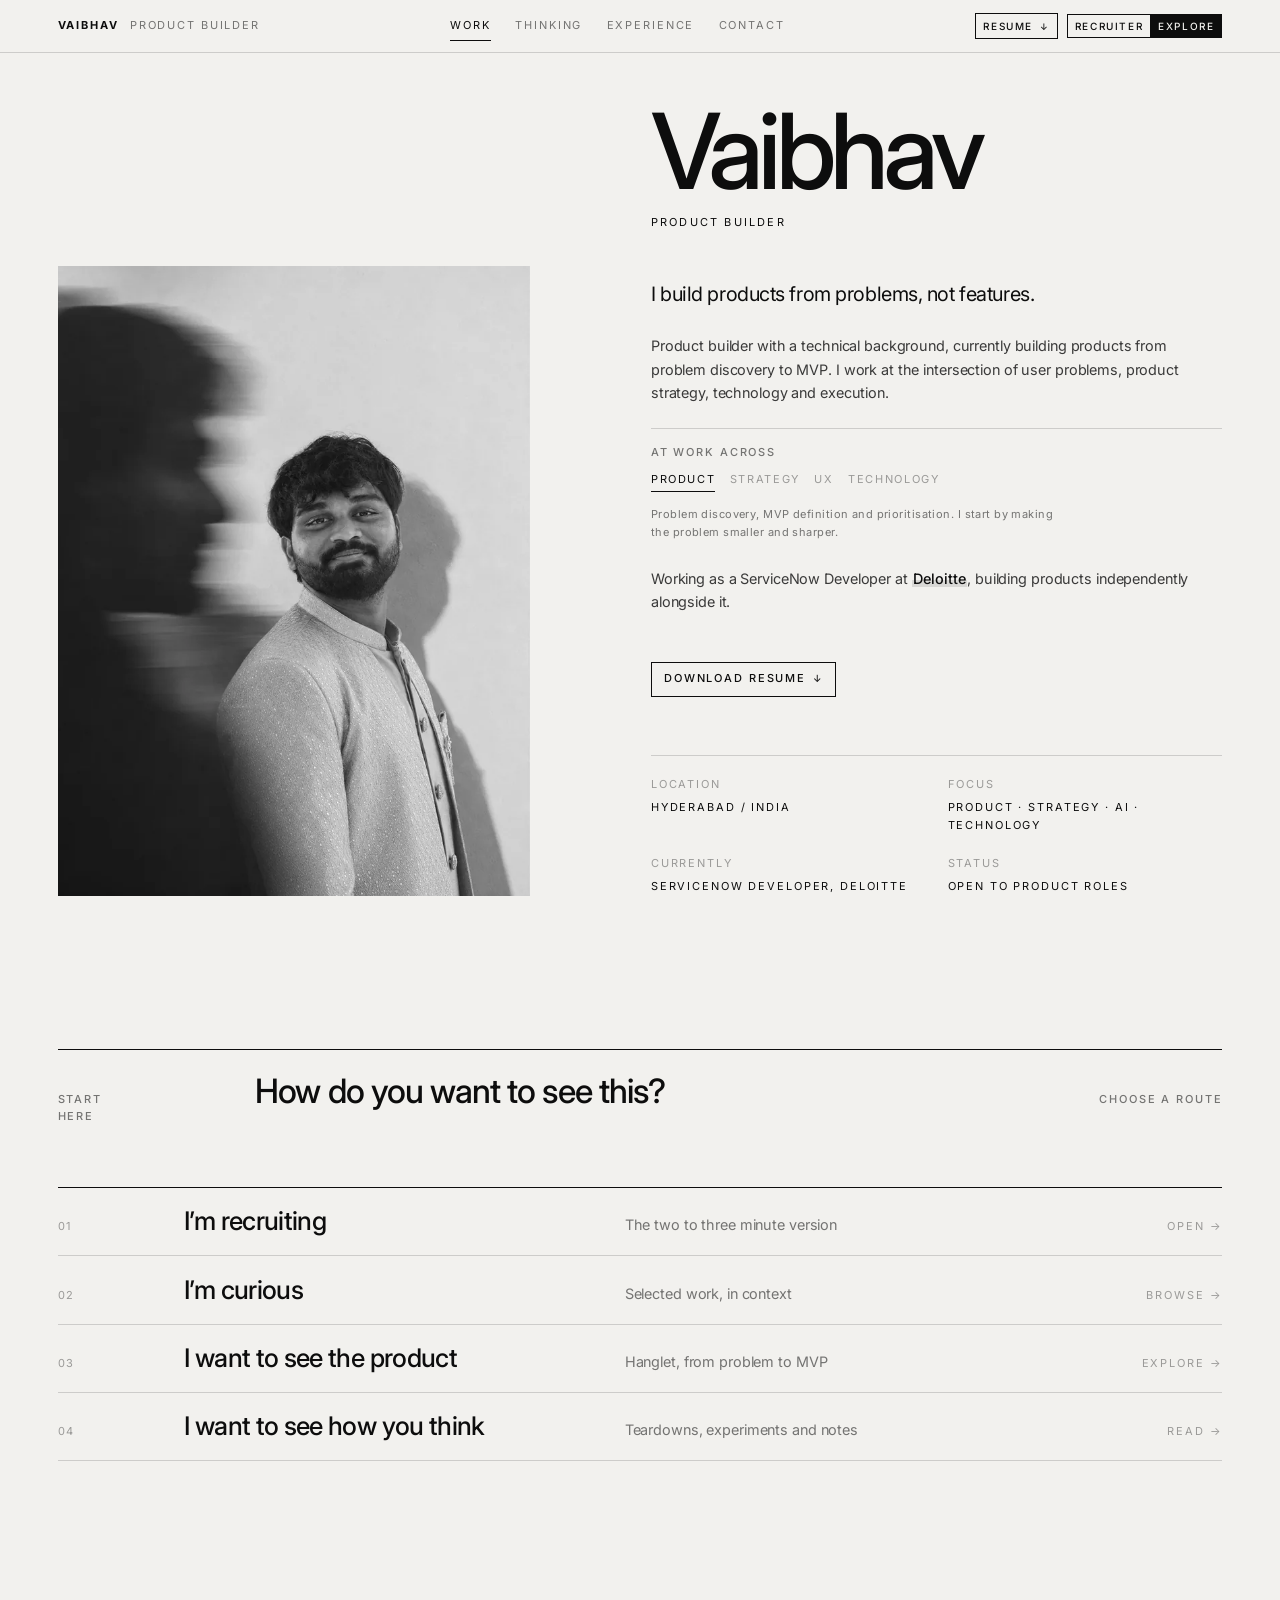
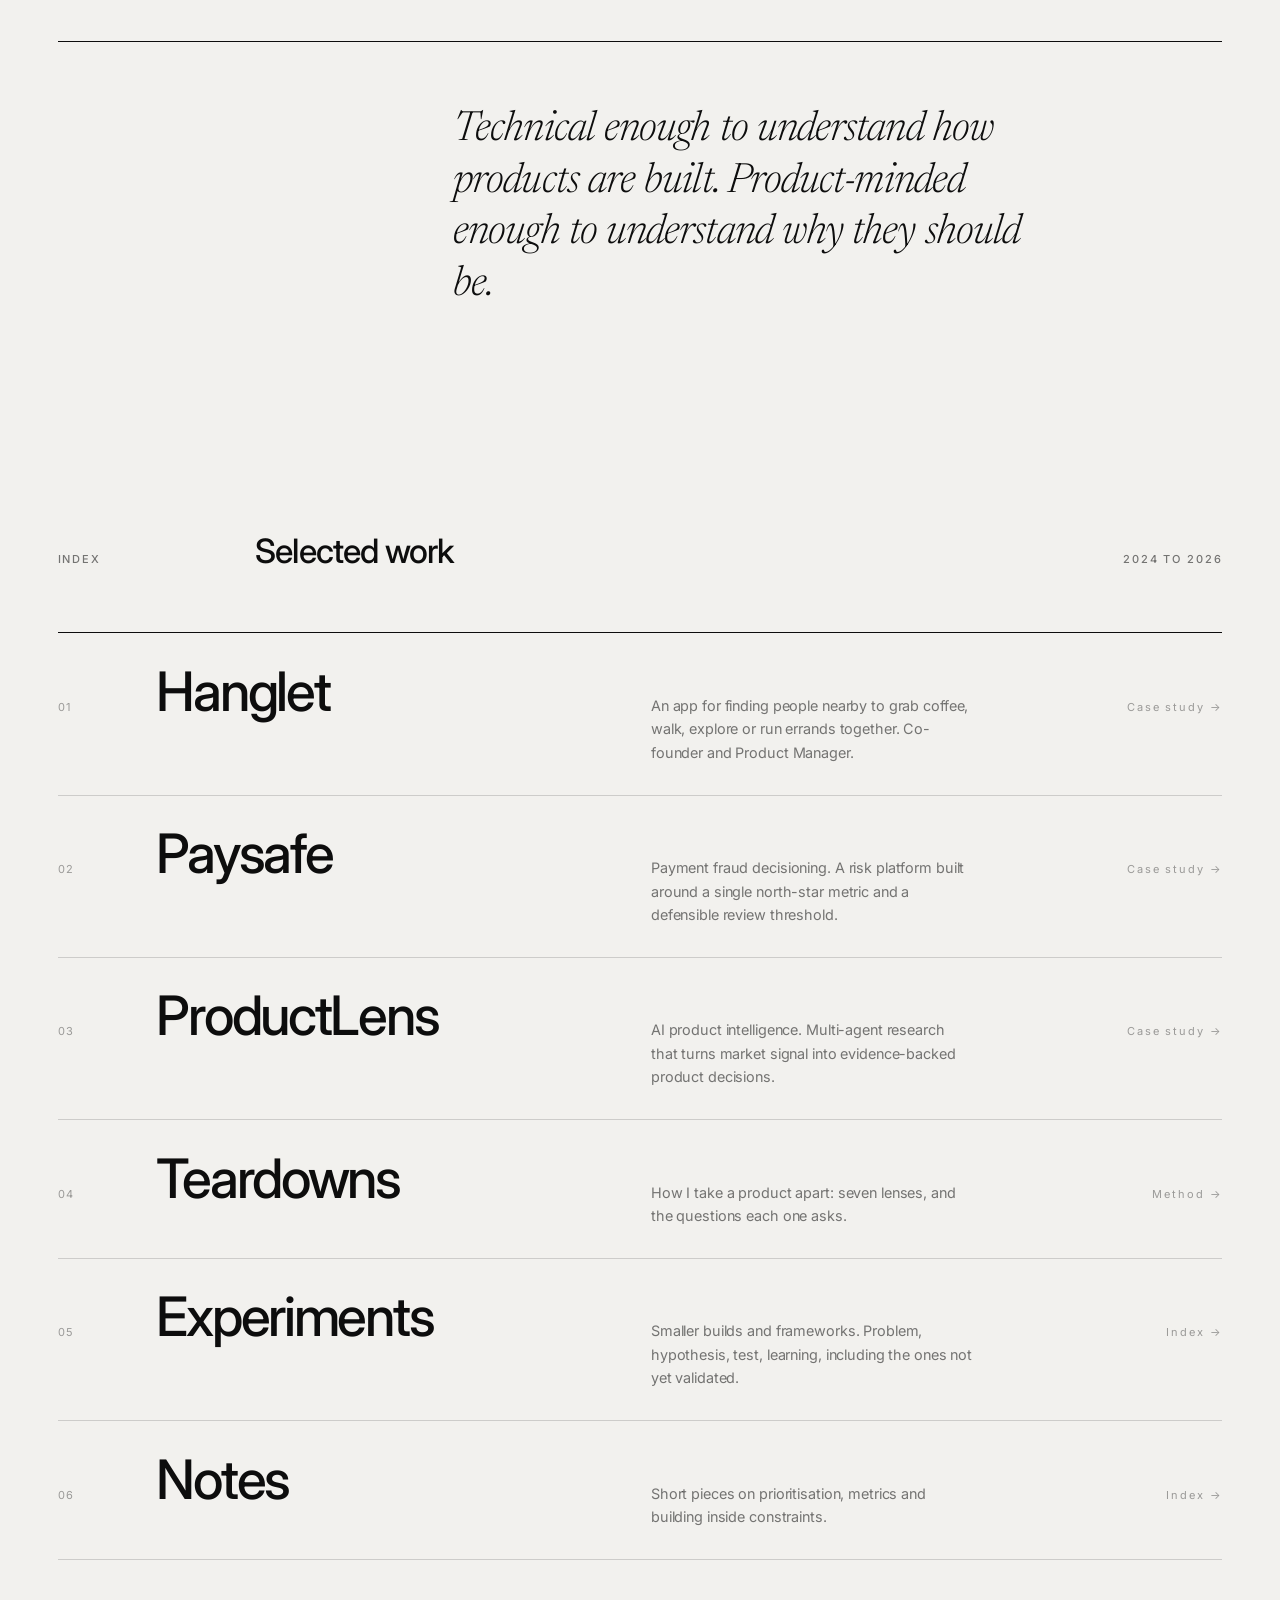
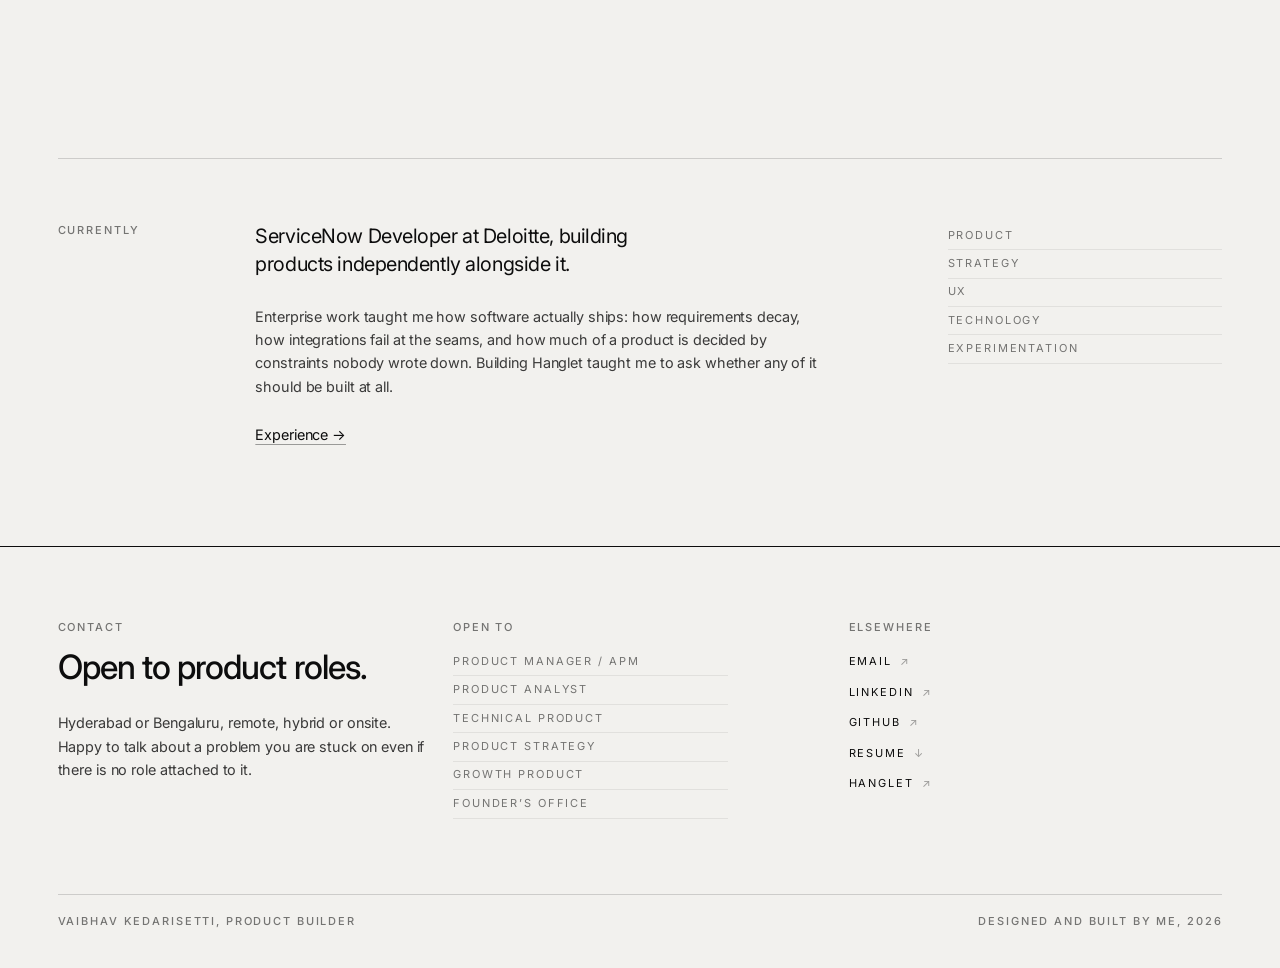
==== index.html @ 274140fa "Initial product portfolio" ====
<!doctype html>
<html lang="en">
<head>
<meta charset="utf-8">
<meta name="viewport" content="width=device-width, initial-scale=1">
<title>Vaibhav Kedarisetti · Product Builder</title>
<meta name="description" content="Product builder with a technical background. Currently building products from problem discovery to MVP. ServiceNow Developer at Deloitte.">
<meta name="theme-color" content="#F2F1EE">
<link rel="preconnect" href="https://fonts.googleapis.com">
<link rel="preconnect" href="https://fonts.gstatic.com" crossorigin>
<link href="https://fonts.googleapis.com/css2?family=Inter:wght@300;400;500;600&family=Newsreader:ital,wght@1,300;1,400&display=swap" rel="stylesheet">
<link rel="stylesheet" href="assets/css/site.css?v=19">
<link rel="icon" href="data:image/svg+xml,<svg xmlns='http://www.w3.org/2000/svg' viewBox='0 0 100 100'><rect width='100' height='100' fill='%230D0D0D'/><text x='50' y='72' font-family='Helvetica,Arial' font-size='62' font-weight='500' fill='%23F2F1EE' text-anchor='middle'>V</text></svg>">
</head>
<body data-mode="explore">
<a class="skip" href="#main">Skip to content</a>

<header class="hdr">
  <div class="wrap hdr__in">
    <a class="brand" href="index.html"><b>VAIBHAV</b> <span>Product Builder</span></a>
    <nav class="nav" aria-label="Primary">
      <a href="#work" aria-current="page">Work</a>
      <a href="notes.html">Thinking</a>
      <a href="experience.html">Experience</a>
      <a href="#contact">Contact</a>
    </nav>
    <div class="hdr__end">
      <a class="dl" href="https://drive.google.com/uc?export=download&amp;id=1oE2FmWEl_HJkjGMAGVhuCdu49iSefUPZ" aria-label="Download resume as PDF">Resume</a>
      <div class="modeswitch" data-mode-switch role="group" aria-label="Reading mode">
        <button type="button" data-mode-btn="recruiter" aria-pressed="false">Recruiter</button>
        <button type="button" data-mode-btn="explore" aria-pressed="true">Explore</button>
      </div>
    </div>
  </div>
</header>
<p class="sr-only" aria-live="polite" data-mode-live></p>

<main id="main">

  <!-- ============ HERO ============ -->
  <section class="wrap hero">
    <div class="hero__grid">
      <div class="hero__type">
        <h1 class="hero__name">Vaibhav</h1>
        <p class="hero__role">Product Builder</p>
        <p class="lead mt-l">I build products from problems, not features.</p>
        <p class="body mt-m">Product builder with a technical background, currently building products from
          problem discovery to MVP. I work at the intersection of user problems, product strategy,
          technology and execution.</p>
        <div class="hero__lenses" data-lenses aria-label="Product disciplines">
          <p class="meta">At work across</p>
          <div class="lens__list" role="group" aria-label="Explore disciplines">
            <button class="lens" type="button" data-lens="Product" data-lens-copy="Problem discovery, MVP definition and prioritisation. I start by making the problem smaller and sharper." aria-pressed="true">Product</button>
            <button class="lens" type="button" data-lens="Strategy" data-lens-copy="Positioning, trade-offs and the line between a useful first version and a convincing demo." aria-pressed="false">Strategy</button>
            <button class="lens" type="button" data-lens="UX" data-lens-copy="Flows, states and the small moments that make a product legible before someone reads the instructions." aria-pressed="false">UX</button>
            <button class="lens" type="button" data-lens="Technology" data-lens-copy="Engineering constraints, enterprise systems and enough technical detail to make a trade-off honestly." aria-pressed="false">Technology</button>
          </div>
          <p class="lens__copy" data-lens-output aria-live="polite">Problem discovery, MVP definition and prioritisation. I start by making the problem smaller and sharper.</p>
        </div>
        <p class="body mt-m">Working as a ServiceNow Developer at <span class="hl">Deloitte</span>, building products
          independently alongside it.</p>
        <p class="mt-l"><a class="dl dl--lg" href="https://drive.google.com/uc?export=download&amp;id=1oE2FmWEl_HJkjGMAGVhuCdu49iSefUPZ">Download resume</a></p>
      </div>

      <figure class="hero__portrait">
        <picture>
          <source type="image/webp" sizes="(max-width:1000px) 92vw, 40vw"
                  srcset="assets/img/vaibhav-700.webp 700w, assets/img/vaibhav-1086.webp 1086w">
          <img src="assets/img/vaibhav-1086.jpg" alt="Vaibhav Kedarisetti"
               width="1086" height="1448" fetchpriority="high" decoding="async">
        </picture>
      </figure>

      <div class="hero__side">
        <dl class="metaline"><dt>Location</dt><dd>Hyderabad / India</dd></dl>
        <dl class="metaline"><dt>Focus</dt><dd>Product · Strategy · AI · Technology</dd></dl>
        <dl class="metaline"><dt>Currently</dt><dd>ServiceNow Developer, Deloitte</dd></dl>
        <dl class="metaline"><dt>Status</dt><dd>Open to product roles</dd></dl>
      </div>
    </div>
  </section>

  <!-- ============ PATH ============ -->
  <section class="wrap path explore-only" aria-labelledby="path-title">
    <div class="rule rule--ink"></div>
    <div class="shead">
      <p class="shead__i meta">Start here</p>
      <h2 class="shead__t h2" id="path-title">How do you want to see this?</h2>
      <p class="shead__x meta">Choose a route</p>
    </div>
    <div class="path__list mt-xl">
      <button class="path__item" type="button" data-mode-target="recruiter" data-mode-scroll="#recruiter">
        <span class="path__n">01</span><span class="path__t">I&rsquo;m recruiting</span>
        <span class="path__d">The two to three minute version</span><span class="path__x">Open &rarr;</span>
      </button>
      <a class="path__item" href="#work">
        <span class="path__n">02</span><span class="path__t">I&rsquo;m curious</span>
        <span class="path__d">Selected work, in context</span><span class="path__x">Browse &rarr;</span>
      </a>
      <a class="path__item" href="work/hanglet.html">
        <span class="path__n">03</span><span class="path__t">I want to see the product</span>
        <span class="path__d">Hanglet, from problem to MVP</span><span class="path__x">Explore &rarr;</span>
      </a>
      <a class="path__item" href="notes.html">
        <span class="path__n">04</span><span class="path__t">I want to see how you think</span>
        <span class="path__d">Teardowns, experiments and notes</span><span class="path__x">Read &rarr;</span>
      </a>
    </div>
  </section>

  <!-- ============ RECRUITER DIGEST (2 to 3 min) ============ -->
  <section class="wrap section--tight recruiter-only" id="recruiter" aria-label="Short version">
    <div class="rule rule--ink"></div>
    <div class="shead">
      <p class="shead__i meta">SHORT</p>
      <h2 class="shead__t h2">The two-minute version</h2>
      <p class="shead__x meta">Switch to Explore for the full site</p>
    </div>

    <ol class="decisions mt-xl">
      <li>
        <p class="d-n">01</p>
        <p class="d-t">Who I am</p>
        <p class="d-b">Technical enough to understand how products get built. Product-minded enough to
          argue about why they should be. Computer Science degree, three years shipping enterprise
          software, and a 0&rarr;1 consumer product I co-founded and manage.</p>
      </li>
      <li>
        <p class="d-n">02</p>
        <p class="d-t">Hanglet</p>
        <p class="d-b">Co-founder and Product Manager on a 0&rarr;1 B2C product. 30+ problem-discovery
          conversations, 15+ initiatives prioritised, 8+ A/B experiments, analytics instrumented end to end.
          <a class="link" href="work/hanglet.html">Read the case study &rarr;</a></p>
      </li>
      <li>
        <p class="d-n">03</p>
        <p class="d-t">How I think</p>
        <p class="d-b">I frame the problem before the feature, cut scope on evidence rather than taste, and
          instrument the thing so the next decision is cheaper than the last one.
          <a class="link" href="work/hanglet.html#decisions">See the trade-offs &rarr;</a></p>
      </li>
      <li>
        <p class="d-n">04</p>
        <p class="d-t">Deloitte</p>
        <p class="d-b">ServiceNow Developer on enterprise platform and AI work: ServiceNow and Workday integrations,
          and four AI agents shipped into a unified workflow that cut manual case-resolution effort by 80%.
          <a class="link" href="experience.html">More &rarr;</a></p>
      </li>
      <li>
        <p class="d-n">05</p>
        <p class="d-t">Contact</p>
        <p class="d-b"><a class="link" href="mailto:vaibhavkedarisetti1@gmail.com">vaibhavkedarisetti1@gmail.com</a>
          &nbsp;·&nbsp; <a class="link" href="https://www.linkedin.com/in/vaibhav-kedarisetti/" target="_blank" rel="noopener">LinkedIn</a>
          &nbsp;·&nbsp; <a class="link" href="https://github.com/vaibhavkedarisetti" target="_blank" rel="noopener">GitHub</a>
          &nbsp;&middot;&nbsp; <a class="link" href="https://drive.google.com/uc?export=download&amp;id=1oE2FmWEl_HJkjGMAGVhuCdu49iSefUPZ">Download resume</a></p>
      </li>
    </ol>
  </section>

  <!-- ============ POSITIONING ============ -->
  <section class="wrap section explore-only">
    <div class="rule rule--ink"></div>
    <div class="grid mt-xl">
      <blockquote class="quote b-off" data-anim>
        Technical enough to understand how products are built. Product-minded enough to understand why
        they should be.
      </blockquote>
    </div>
  </section>

  <!-- ============ INDEX ============ -->
  <section class="wrap section explore-only" id="work" aria-labelledby="idx">
    <div class="shead">
      <p class="shead__i meta">Index</p>
      <h2 class="shead__t h2" id="idx">Selected work</h2>
      <p class="shead__x meta">2024 to 2026</p>
    </div>

    <div class="works mt-xl">
      <a class="work" href="work/hanglet.html">
        <div class="work__in">
          <p class="work__n">01</p>
          <h3 class="work__t">Hanglet</h3>
          <p class="work__d">An app for finding people nearby to grab coffee, walk, explore or run errands together. Co-founder and Product Manager.</p>
          <p class="work__x">Case study &rarr;</p>
        </div>
      </a>
      <a class="work" href="work/paysafe.html" data-peek="assets/img/paysafe-900.webp">
        <div class="work__in">
          <p class="work__n">02</p>
          <h3 class="work__t">Paysafe</h3>
          <p class="work__d">Payment fraud decisioning. A risk platform built around a single north-star metric and a defensible review threshold.</p>
          <p class="work__x">Case study &rarr;</p>
        </div>
      </a>
      <a class="work" href="work/productlens.html" data-peek="assets/img/productlens-900.webp">
        <div class="work__in">
          <p class="work__n">03</p>
          <h3 class="work__t">ProductLens</h3>
          <p class="work__d">AI product intelligence. Multi-agent research that turns market signal into evidence-backed product decisions.</p>
          <p class="work__x">Case study &rarr;</p>
        </div>
      </a>
      <a class="work" href="teardowns.html">
        <div class="work__in">
          <p class="work__n">04</p>
          <h3 class="work__t">Teardowns</h3>
          <p class="work__d">How I take a product apart: seven lenses, and the questions each one asks.</p>
          <p class="work__x">Method &rarr;</p>
        </div>
      </a>
      <a class="work" href="experiments.html">
        <div class="work__in">
          <p class="work__n">05</p>
          <h3 class="work__t">Experiments</h3>
          <p class="work__d">Smaller builds and frameworks. Problem, hypothesis, test, learning, including the ones not yet validated.</p>
          <p class="work__x">Index &rarr;</p>
        </div>
      </a>
      <a class="work" href="notes.html">
        <div class="work__in">
          <p class="work__n">06</p>
          <h3 class="work__t">Notes</h3>
          <p class="work__d">Short pieces on prioritisation, metrics and building inside constraints.</p>
          <p class="work__x">Index &rarr;</p>
        </div>
      </a>
    </div>
  </section>

  <!-- ============ CURRENTLY ============ -->
  <section class="wrap section explore-only" aria-labelledby="cur">
    <div class="rule"></div>
    <div class="b-hang mt-xl">
      <p class="b-hang__l meta" id="cur">Currently</p>
      <div class="b-hang__c">
        <p class="lead">ServiceNow Developer at Deloitte, building products independently alongside it.</p>
        <p class="body mt-m">Enterprise work taught me how software actually ships: how requirements decay,
          how integrations fail at the seams, and how much of a product is decided by constraints nobody
          wrote down. Building Hanglet taught me to ask whether any of it should be built at all.</p>
        <p class="mt-m"><a class="link" href="experience.html">Experience &rarr;</a></p>
      </div>
      <ul class="b-hang__r roles" aria-label="Practice areas">
        <li>Product</li><li>Strategy</li><li>UX</li><li>Technology</li><li>Experimentation</li>
      </ul>
    </div>
  </section>

</main>

<footer class="foot" id="contact">
  <div class="wrap foot__grid">
    <div class="foot__a">
      <p class="meta">Contact</p>
      <p class="h2 mt-s">Open to product roles.</p>
      <p class="body mt-m">Hyderabad or Bengaluru, remote, hybrid or onsite. Happy to talk about a problem
        you are stuck on even if there is no role attached to it.</p>
    </div>
    <div class="foot__b">
      <p class="meta">Open to</p>
      <ul class="roles mt-s">
        <li>Product Manager / APM</li><li>Product Analyst</li><li>Technical Product</li>
        <li>Product Strategy</li><li>Growth Product</li><li>Founder&rsquo;s Office</li>
      </ul>
    </div>
    <div class="foot__c">
      <p class="meta">Elsewhere</p>
      <ul class="clist mt-s">
        <li><a href="mailto:vaibhavkedarisetti1@gmail.com">Email</a></li>
        <li><a href="https://www.linkedin.com/in/vaibhav-kedarisetti/" target="_blank" rel="noopener">LinkedIn</a></li>
        <li><a href="https://github.com/vaibhavkedarisetti" target="_blank" rel="noopener">GitHub</a></li>
        <li><a href="https://drive.google.com/uc?export=download&amp;id=1oE2FmWEl_HJkjGMAGVhuCdu49iSefUPZ" data-dl>Resume</a></li>
        <li><a href="https://hanglet.com" target="_blank" rel="noopener">Hanglet</a></li>
      </ul>
    </div>
    <div class="foot__end">
      <p class="meta">Vaibhav Kedarisetti, Product Builder</p>
      <p class="meta">Designed and built by me, 2026</p>
    </div>
  </div>
</footer>

<div class="draftbadge" data-draft-badge>
  <span>Draft: <b data-draft-count>0</b> placeholders left</span>
  <button type="button" data-draft-off aria-label="Hide draft highlighting">&times;</button>
</div>

<script src="assets/js/site.js?v=19" defer></script>
</body>
</html>
---- assets/css/site.css ----
/* ===========================================================================
   VAIBHAV KEDARISETTI - PRODUCT PORTFOLIO
   Design system. Brutalist / editorial / monochrome.
   ---------------------------------------------------------------------------
   1. Tokens        2. Reset       3. Typography    4. Grid & rules
   5. Header/nav    6. Home        7. Plates        8. Case study
   9. Interactions 10. Footer     11. Modes        12. Motion / a11y
   =========================================================================== */

/* ---------- 1. TOKENS ---------------------------------------------------- */
:root{
  --paper:#F2F1EE;
  --paper-2:#E8E6E2;
  --ink:#0D0D0D;
  --ink-80:rgba(13,13,13,.80);
  --ink-55:rgba(13,13,13,.55);
  --ink-38:rgba(13,13,13,.38);
  --rule:rgba(13,13,13,.16);
  --rule-soft:rgba(13,13,13,.075);
  --signal:#C8371F;
  --hl:rgba(13,13,13,.11);

  --gutter:clamp(14px,1.7vw,26px);
  --pad:clamp(20px,4.5vw,72px);
  --maxw:1680px;

  --t-display:clamp(3.2rem,12vw,9.5rem);
  --t-h1:clamp(2.1rem,5.6vw,4.4rem);
  --t-h2:clamp(1.4rem,2.8vw,2.1rem);
  --t-h3:clamp(1.05rem,1.5vw,1.3rem);
  --t-lead:clamp(1.05rem,1.55vw,1.4rem);
  --t-body:clamp(.9rem,1.02vw,.975rem);
  --t-meta:.6875rem;
  --t-num:clamp(2.4rem,7.5vw,6.5rem);

  --sans:"Inter","Helvetica Neue",Helvetica,Arial,sans-serif;
  --serif:"Newsreader","Times New Roman",Times,serif;
  --mono:ui-monospace,SFMono-Regular,Menlo,Consolas,monospace;

  --sec:clamp(72px,11vh,170px);
  --ease:cubic-bezier(.2,.7,.2,1);
}
@media (prefers-color-scheme:dark){
  :root:not([data-theme="light"]){
    --paper:#0C0C0C; --paper-2:#171717; --ink:#F0EFEC;
    --ink-80:rgba(240,239,236,.80); --ink-55:rgba(240,239,236,.55);
    --ink-38:rgba(240,239,236,.36);
    --rule:rgba(240,239,236,.18); --rule-soft:rgba(240,239,236,.09);
    --signal:#E4614A; --hl:rgba(240,239,236,.15);
  }
}
:root[data-theme="dark"]{
  --paper:#0C0C0C; --paper-2:#171717; --ink:#F0EFEC;
  --ink-80:rgba(240,239,236,.80); --ink-55:rgba(240,239,236,.55);
  --ink-38:rgba(240,239,236,.36);
  --rule:rgba(240,239,236,.18); --rule-soft:rgba(240,239,236,.09);
  --signal:#E4614A; --hl:rgba(240,239,236,.15);
}

/* ---------- 2. RESET ----------------------------------------------------- */
*,*::before,*::after{box-sizing:border-box}
html{-webkit-text-size-adjust:100%;scroll-behavior:smooth}
body{
  margin:0;background:var(--paper);color:var(--ink);
  font-family:var(--sans);font-size:var(--t-body);line-height:1.62;
  font-weight:400;letter-spacing:-.008em;
  -webkit-font-smoothing:antialiased;-moz-osx-font-smoothing:grayscale;
  overflow-x:hidden;
}
h1,h2,h3,h4,p,figure,blockquote,ul,ol,dl,dd,fieldset{margin:0}
ul,ol{padding:0;list-style:none}
fieldset{border:0;padding:0;min-width:0}
img,svg,video{display:block;max-width:100%;height:auto}
/* author display rules outrank the UA sheet's [hidden]; restore it explicitly */
[hidden]{display:none !important}
button{font:inherit;color:inherit;background:none;border:0;cursor:pointer;letter-spacing:inherit;text-align:left}
a{color:inherit;text-decoration:none}
:focus-visible{outline:2px solid var(--ink);outline-offset:3px}
::selection{background:var(--ink);color:var(--paper)}
.sr-only{position:absolute;width:1px;height:1px;padding:0;margin:-1px;overflow:hidden;clip:rect(0 0 0 0);white-space:nowrap;border:0}
.skip{position:absolute;left:var(--pad);top:-100px;z-index:200;background:var(--ink);color:var(--paper);padding:.7em 1.2em;font-size:var(--t-meta);letter-spacing:.16em;text-transform:uppercase;transition:top .2s}
.skip:focus{top:12px}

/* ---------- 3. TYPOGRAPHY ------------------------------------------------ */
.display{font-size:var(--t-display);font-weight:500;line-height:.86;letter-spacing:-.05em}
.h1{font-size:var(--t-h1);font-weight:500;line-height:.96;letter-spacing:-.038em}
.h2{font-size:var(--t-h2);font-weight:500;line-height:1.12;letter-spacing:-.028em}
.h3{font-size:var(--t-h3);font-weight:500;line-height:1.3;letter-spacing:-.018em}
.lead{font-size:var(--t-lead);line-height:1.44;letter-spacing:-.022em;max-width:32ch}
.body{max-width:64ch;color:var(--ink-80)}
.body+.body{margin-top:1.05em}
.meta,.label{font-size:var(--t-meta);text-transform:uppercase;letter-spacing:.17em;font-weight:500;line-height:1.5;color:var(--ink-55)}
.label--ink{color:var(--ink)}
.num{font-size:var(--t-num);font-weight:400;line-height:.8;letter-spacing:-.05em;font-variant-numeric:tabular-nums}
.quote{font-family:var(--serif);font-style:italic;font-weight:300;font-size:clamp(1.5rem,3.4vw,2.6rem);line-height:1.24;letter-spacing:-.022em;max-width:24ch}
.dim{color:var(--ink-55)}
.mono{font-family:var(--mono);font-size:.8125rem;letter-spacing:0}
/* inline emphasis. A marker band rather than an underline, so it is never mistaken
   for a link. Used sparingly: one or two words per page at most. */
.hl{color:var(--ink);font-weight:500;padding-inline:.12em;
  background-image:linear-gradient(to top,var(--hl) 0 .46em,transparent .46em)}
.link{text-decoration:underline;text-underline-offset:.28em;text-decoration-thickness:1px;text-decoration-color:var(--ink-38);transition:text-decoration-color .25s}
.link:hover{text-decoration-color:var(--ink)}
.mt-s{margin-top:.8rem}.mt-m{margin-top:1.6rem}.mt-l{margin-top:3rem}.mt-xl{margin-top:clamp(3rem,7vh,6rem)}

/* ---------- 4. GRID & RULES ---------------------------------------------- */
.wrap{max-width:var(--maxw);margin-inline:auto;padding-inline:var(--pad)}
.grid{display:grid;grid-template-columns:repeat(12,minmax(0,1fr));gap:var(--gutter)}
.section{padding-block:var(--sec)}
.section--tight{padding-block:clamp(48px,7vh,96px)}
hr,.rule{border:0;border-top:1px solid var(--rule);height:0;margin:0}
.rule--ink{border-top-color:var(--ink)}

.shead{display:grid;grid-template-columns:repeat(12,minmax(0,1fr));gap:var(--gutter);align-items:baseline;padding-top:1.4rem}
.shead__i{grid-column:1/2}
.shead__t{grid-column:3/9}
.shead__x{grid-column:10/13;text-align:right}
@media (max-width:860px){
  .shead__i{grid-column:1/3}.shead__t{grid-column:3/13}
  .shead__x{grid-column:1/13;text-align:left;margin-top:.6rem}
}

/* ---------- 5. HEADER / NAV ---------------------------------------------- */
.hdr{position:sticky;top:0;z-index:100;background:var(--paper);border-bottom:1px solid var(--rule)}
.hdr__in{display:flex;align-items:center;justify-content:space-between;gap:var(--gutter);height:52px}
.brand{display:flex;align-items:baseline;gap:.7rem;font-size:var(--t-meta);text-transform:uppercase;letter-spacing:.17em;font-weight:600;flex-shrink:0}
.brand span{color:var(--ink-55);font-weight:400}
.nav{display:flex;align-items:center;gap:clamp(.75rem,1.9vw,1.9rem)}
.nav a{font-size:var(--t-meta);text-transform:uppercase;letter-spacing:.17em;color:var(--ink-55);transition:color .2s;position:relative;white-space:nowrap}
.nav a:hover,.nav a[aria-current="page"]{color:var(--ink)}
.nav a[aria-current="page"]::after{content:"";position:absolute;left:0;right:0;bottom:-6px;height:1px;background:var(--ink)}
@media (max-width:900px){
  .nav{gap:.85rem;overflow-x:auto;scrollbar-width:none;-webkit-overflow-scrolling:touch;padding-block:.2rem}
  .nav::-webkit-scrollbar{display:none}
  .nav a{letter-spacing:.09em;font-size:.625rem}
  .brand span{display:none}
}
/* small screens: brand + mode switch on one row, nav drops to its own */
@media (max-width:620px){
  .hdr__in{height:auto;flex-wrap:wrap;padding-block:.55rem;row-gap:.45rem}
  .brand{order:1}
  .hdr__in .hdr__end{order:2;margin-left:auto}
  .nav{order:3;flex-basis:100%;border-top:1px solid var(--rule-soft);padding-top:.5rem}
  .casenav{position:static}
}

/* ---------- 6. HOME ------------------------------------------------------ */
/* editorial hero: large photograph left, type + metadata right */
.hero{padding-block:clamp(40px,6vh,84px) clamp(48px,8vh,110px)}
.hero__grid{display:grid;grid-template-columns:repeat(12,minmax(0,1fr));gap:var(--gutter);align-items:end}
.hero__portrait{grid-column:1/6;grid-row:1/3;align-self:end;margin:0;background:var(--paper-2)}
.hero__portrait img{width:100%;height:auto;display:block}
.hero__type{grid-column:7/13;grid-row:1;align-self:end}
.hero__side{grid-column:7/13;grid-row:2;display:grid;grid-template-columns:repeat(2,minmax(0,1fr));
  gap:1.3rem var(--gutter);border-top:1px solid var(--rule);margin-top:clamp(1.8rem,4vh,3rem);padding-top:1.3rem}
.hero__name{font-size:clamp(2.9rem,8.2vw,7rem);font-weight:500;line-height:.84;letter-spacing:-.055em}
.hero__role{margin-top:1.2rem;font-size:var(--t-meta);text-transform:uppercase;letter-spacing:.2em}
.hero__lenses{margin-top:1.5rem;padding-top:.9rem;border-top:1px solid var(--rule);max-width:42rem}
.lens__list{display:flex;flex-wrap:wrap;gap:.35rem .9rem;margin-top:.65rem}
.lens{position:relative;padding:0 0 .18rem;font-size:var(--t-meta);text-transform:uppercase;letter-spacing:.15em;
  color:var(--ink-38);border-bottom:1px solid transparent;transition:color .25s,border-color .25s}
.lens:hover,.lens:focus-visible,.lens[aria-pressed="true"]{color:var(--ink);border-bottom-color:var(--ink)}
.lens__copy{min-height:2.8em;margin-top:.8rem;font-size:var(--t-meta);line-height:1.65;letter-spacing:.04em;color:var(--ink-55);max-width:58ch}
.metaline{display:flex;flex-direction:column;gap:.3rem}
.metaline dt{font-size:var(--t-meta);text-transform:uppercase;letter-spacing:.17em;color:var(--ink-38)}
.metaline dd{margin:0;font-size:var(--t-meta);text-transform:uppercase;letter-spacing:.17em}
@media (max-width:1000px){
  /* stack in source order: type, portrait, metadata */
  .hero__grid{align-items:start}
  .hero__type,.hero__portrait,.hero__side{grid-column:1/13;grid-row:auto}
  .hero__portrait{margin-top:clamp(2rem,5vh,3rem);max-width:520px}
  .hero__side{margin-top:2.2rem}
}
@media (max-width:520px){.hero__side{grid-template-columns:1fr}}

/* Intent-led onboarding. It is a ruled index, not a stack of cards. */
.path{padding-block:clamp(52px,9vh,130px)}
.path__list{border-top:1px solid var(--ink)}
.path__item{display:grid;grid-template-columns:1fr 4fr 4fr 1.5fr;gap:var(--gutter);align-items:baseline;
  width:100%;padding:1.2rem 0;border-bottom:1px solid var(--rule);text-align:left;transition:padding .45s var(--ease),background .25s}
.path__n,.path__x{font-size:var(--t-meta);letter-spacing:.17em;color:var(--ink-38);text-transform:uppercase}
.path__t{font-size:clamp(1.1rem,2vw,1.65rem);line-height:1.12;letter-spacing:-.025em;font-weight:500}
.path__d{font-size:var(--t-body);line-height:1.45;color:var(--ink-55);max-width:30ch}
.path__x{text-align:right;transition:transform .35s var(--ease),color .25s}
.path__item:hover,.path__item:focus-visible{padding-inline:.7rem;background:var(--paper-2)}
.path__item:hover .path__x,.path__item:focus-visible .path__x{color:var(--ink);transform:translateX(4px)}
@media (max-width:780px){
  .path__item{grid-template-columns:2.2rem 1fr;gap:.5rem 1rem;padding-block:1rem}
  .path__d{grid-column:2/3}.path__x{position:absolute;right:0;top:1.05rem}
  .path__item{position:relative;padding-right:4.2rem}
}

/* portrait on the about page */
.por{margin:0}
.por img{width:100%;height:auto;display:block;background:var(--paper-2)}

/* work index rows */
.works{border-top:1px solid var(--ink)}
.work{display:block;border-bottom:1px solid var(--rule);position:relative}
.work__in{display:grid;grid-template-columns:repeat(12,minmax(0,1fr));gap:var(--gutter);align-items:baseline;padding-block:clamp(1.5rem,3.4vh,2.8rem)}
.work__n{grid-column:1/2;font-size:var(--t-meta);letter-spacing:.17em;color:var(--ink-38);transition:color .3s}
.work__t{grid-column:2/7;font-size:clamp(1.7rem,4.4vw,3.4rem);font-weight:500;letter-spacing:-.042em;line-height:1;transition:transform .55s var(--ease)}
.work__d{grid-column:7/11;color:var(--ink-55);max-width:36ch}
.work__x{grid-column:11/13;text-align:right;font-size:var(--t-meta);letter-spacing:.17em;color:var(--ink-38);transition:color .3s,transform .4s var(--ease)}
.work:hover .work__n,.work:hover .work__x{color:var(--ink)}
.work:hover .work__x{transform:translateX(6px)}
@media (pointer:fine){.work:hover .work__t{transform:translateX(10px)}}
@media (max-width:1000px){
  .work__n{grid-column:1/3}.work__t{grid-column:3/13}
  .work__d{grid-column:3/13;margin-top:.7rem}
  .work__x{grid-column:3/13;text-align:left;margin-top:.9rem}
}
.peek{position:fixed;top:0;left:0;width:min(23vw,290px);aspect-ratio:4/3;pointer-events:none;z-index:90;opacity:0;transform:translate(-50%,-50%) scale(.96);transition:opacity .3s,transform .5s var(--ease);border:1px solid var(--rule);background:var(--paper-2)}
.peek.is-on{opacity:1;transform:translate(-50%,-50%) scale(1)}
.peek img{width:100%;height:100%;object-fit:cover}

/* ---------- 7. PLATES ---------------------------------------------------- */
.plate{position:relative;overflow:hidden;background:var(--paper-2);border:1px solid var(--rule)}
.plate img{width:100%;height:100%;object-fit:cover}
/* generated SVG plates are drawn light-on-dark-ink; invert them in dark mode.
   Real screenshots (no data-plate attribute) are never inverted. */
@media (prefers-color-scheme:dark){
  :root:not([data-theme="light"]) img[data-plate]{filter:invert(1)}
}
:root[data-theme="dark"] img[data-plate]{filter:invert(1)}
.plate--wide{aspect-ratio:16/9}
.plate--4x3{aspect-ratio:4/3}
.plate--sq{aspect-ratio:1/1}
.plate--tall{aspect-ratio:3/4}
.plate__cap{margin-top:.7rem;font-size:var(--t-meta);text-transform:uppercase;letter-spacing:.17em;color:var(--ink-38);display:flex;justify-content:space-between;gap:1rem}
@media (pointer:fine){
  .plate--zoom img{transition:transform 1.1s var(--ease)}
  .plate--zoom:hover img{transform:scale(1.03)}
}

/* ---------- 8. CASE STUDY ------------------------------------------------ */
.case__hd{padding-block:clamp(40px,7vh,90px) clamp(28px,4vh,56px)}
.case__facts{display:grid;grid-template-columns:repeat(4,minmax(0,1fr));gap:var(--gutter);border-top:1px solid var(--rule);padding-top:1.1rem;margin-top:2.6rem}
.case__facts div{display:flex;flex-direction:column;gap:.3rem}
.case__facts dt{font-size:var(--t-meta);text-transform:uppercase;letter-spacing:.17em;color:var(--ink-38)}
.case__facts dd{margin:0;font-size:var(--t-meta);text-transform:uppercase;letter-spacing:.17em}
@media (max-width:720px){.case__facts{grid-template-columns:repeat(2,minmax(0,1fr));gap:1.2rem var(--gutter)}}
/* case headers place children with inline grid-column; collapse them on small screens.
   !important is required only because those placements are inline attributes. */
@media (max-width:900px){
  .case__hd .grid>*{grid-column:1/13 !important}
  .case__hd .por{margin-top:2.2rem;max-width:420px}
}

.casenav{position:sticky;top:52px;z-index:80;background:var(--paper);border-block:1px solid var(--rule)}
.casenav ol{display:flex;gap:1.4rem;overflow-x:auto;padding-block:.85rem;scrollbar-width:none}
.casenav ol::-webkit-scrollbar{display:none}
.casenav a{font-size:var(--t-meta);text-transform:uppercase;letter-spacing:.15em;color:var(--ink-38);white-space:nowrap;transition:color .2s}
.casenav a:hover,.casenav a.is-active{color:var(--ink)}

.block{padding-block:var(--sec)}
.block--rule{border-top:1px solid var(--rule)}
.b-hang{display:grid;grid-template-columns:repeat(12,minmax(0,1fr));gap:var(--gutter)}
.b-hang__l{grid-column:1/3}
.b-hang__c{grid-column:3/9}
.b-hang__r{grid-column:10/13}
.b-wide{grid-column:1/13}
.b-off{grid-column:5/12}
.b-half{grid-column:3/8}
@media (max-width:1000px){
  .b-hang__l{grid-column:1/13}
  .b-hang__c{grid-column:1/13;margin-top:1rem}
  .b-hang__r{grid-column:1/13;margin-top:1.8rem}
  .b-off,.b-half{grid-column:1/13}
}

.ledger{display:grid;grid-template-columns:repeat(4,minmax(0,1fr));border-top:1px solid var(--ink)}
.ledger>div{padding:1.5rem 1.1rem 1.7rem 0;border-bottom:1px solid var(--rule)}
.ledger>div+div{border-left:1px solid var(--rule);padding-left:1.1rem}
.ledger dt{font-size:var(--t-meta);text-transform:uppercase;letter-spacing:.15em;color:var(--ink-55);margin-top:.7rem}
.ledger dd{margin:0;font-size:clamp(1.7rem,3.6vw,3rem);font-weight:400;letter-spacing:-.045em;line-height:1;font-variant-numeric:tabular-nums}
@media (max-width:760px){
  .ledger{grid-template-columns:repeat(2,minmax(0,1fr))}
  .ledger>div:nth-child(odd){border-left:0;padding-left:0}
  .ledger>div:nth-child(even){border-left:1px solid var(--rule);padding-left:1.1rem}
}

/* CV: dated experience rows with nested engagement detail */
.cv{border-top:1px solid var(--ink)}
.cv>li{display:grid;grid-template-columns:repeat(12,minmax(0,1fr));gap:var(--gutter);
  padding-block:clamp(1.6rem,3.6vh,2.8rem);border-bottom:1px solid var(--rule)}
.cv__when{grid-column:1/3;display:flex;flex-direction:column;gap:.25rem}
.cv__what{grid-column:4/12}
.cv__org{margin-top:.35rem}
.cv__list{margin-top:1.1rem;display:flex;flex-direction:column;gap:.85rem}
.cv__list li{position:relative;padding-left:1.15rem;color:var(--ink-80);max-width:64ch}
.cv__list li::before{content:"";position:absolute;left:0;top:.66em;width:6px;height:1px;background:var(--ink-38)}
.cv__list b{font-weight:500;color:var(--ink)}
@media (max-width:900px){
  .cv__when{grid-column:1/13;flex-direction:row;gap:1rem}
  .cv__what{grid-column:1/13;margin-top:.8rem}
}
.decisions{border-top:1px solid var(--rule)}
.decisions li{display:grid;grid-template-columns:repeat(12,minmax(0,1fr));gap:var(--gutter);padding-block:1.5rem;border-bottom:1px solid var(--rule)}
.decisions .d-n{grid-column:1/2;font-size:var(--t-meta);letter-spacing:.15em;color:var(--ink-38)}
.decisions .d-t{grid-column:2/6;font-weight:500;letter-spacing:-.018em}
.decisions .d-b{grid-column:6/12;color:var(--ink-80)}
@media (max-width:900px){
  .decisions .d-n{grid-column:1/3}.decisions .d-t{grid-column:3/13}
  .decisions .d-b{grid-column:3/13;margin-top:.5rem}
}

/* ---------- 9. INTERACTIONS ---------------------------------------------- */
/* shared shell for every interactive module */
.ix{border:1px solid var(--ink);background:var(--paper);position:relative}
.ix__bar{display:flex;align-items:center;justify-content:space-between;gap:1rem;padding:.7rem 1rem;border-bottom:1px solid var(--rule);font-size:var(--t-meta);text-transform:uppercase;letter-spacing:.17em;color:var(--ink-55);flex-wrap:wrap}
.ix__body{padding:clamp(1.2rem,3vw,2.4rem)}
.tag{display:inline-flex;align-items:center;gap:.45rem;font-size:.625rem;text-transform:uppercase;letter-spacing:.19em;font-weight:500;color:var(--ink);border:1px solid var(--ink);padding:.28em .6em;white-space:nowrap}
.tag--exercise{border-color:var(--signal);color:var(--signal)}
.tag--exercise::before{content:"";width:5px;height:5px;background:var(--signal);flex:0 0 auto}
.tag--demo{border-style:dashed}

/* choice buttons (interactions 02, 03, 08) */
.choices{display:grid;gap:-1px;grid-template-columns:repeat(auto-fit,minmax(min(240px,100%),1fr));border:1px solid var(--rule)}
.choice{padding:1.1rem 1.2rem;border:0;border-right:1px solid var(--rule);border-bottom:1px solid var(--rule);display:flex;flex-direction:column;gap:.4rem;transition:background .25s,color .25s;min-height:100%}
.choice:hover{background:var(--paper-2)}
.choice__k{font-size:var(--t-meta);letter-spacing:.17em;color:var(--ink-38);transition:color .25s}
.choice__t{font-weight:500;letter-spacing:-.018em}
.choice__s{font-size:.8125rem;color:var(--ink-55);line-height:1.5}
.choice[aria-pressed="true"]{background:var(--ink);color:var(--paper)}
.choice[aria-pressed="true"] .choice__k,.choice[aria-pressed="true"] .choice__s{color:rgba(242,241,238,.62)}
.choice[disabled]{opacity:.38;cursor:not-allowed}
.choice[disabled]:hover{background:none}

/* reveal panel */
.reveal{border-top:1px solid var(--ink);margin-top:-1px;display:grid;grid-template-rows:0fr;transition:grid-template-rows .55s var(--ease)}
.reveal.is-open{grid-template-rows:1fr}
.reveal>div{overflow:hidden}
.reveal__in{padding:1.6rem 0 .4rem}
.reveal__h{display:flex;align-items:center;gap:.7rem;margin-bottom:1rem}
.reveal__h::before{content:"";width:22px;height:1px;background:var(--signal);flex:0 0 auto}
.rgrid{display:grid;grid-template-columns:repeat(12,minmax(0,1fr));gap:var(--gutter)}
.rgrid__a{grid-column:1/6}
.rgrid__b{grid-column:7/13}
@media (max-width:860px){.rgrid__a,.rgrid__b{grid-column:1/13}.rgrid__b{margin-top:1.4rem}}
.deflist dt{font-size:var(--t-meta);text-transform:uppercase;letter-spacing:.15em;color:var(--ink-38);margin-top:1rem}
.deflist dt:first-child{margin-top:0}
.deflist dd{margin:.25rem 0 0;color:var(--ink-80);max-width:56ch}

/* counter for "keep three" */
.counter{font-variant-numeric:tabular-nums;font-weight:500;color:var(--ink)}

/* 01 - product demo phone */
.demo{display:grid;grid-template-columns:repeat(12,minmax(0,1fr));gap:var(--gutter);align-items:start}
.demo__screen{grid-column:1/6}
.demo__side{grid-column:7/13}
@media (max-width:900px){.demo__screen,.demo__side{grid-column:1/13}.demo__side{margin-top:1.8rem}}
.phone{border:1px solid var(--ink);background:var(--paper);aspect-ratio:9/17;max-width:340px;width:100%;display:flex;flex-direction:column;overflow:hidden}
.phone__bar{display:flex;justify-content:space-between;padding:.55rem .8rem;border-bottom:1px solid var(--rule);font-size:.5625rem;letter-spacing:.16em;text-transform:uppercase;color:var(--ink-38)}
.phone__view{flex:1;padding:1rem .9rem;display:flex;flex-direction:column;gap:.7rem;overflow:hidden}
.phone__foot{border-top:1px solid var(--rule);padding:.7rem .8rem}
.step{display:none;flex-direction:column;gap:.7rem;flex:1;animation:fade .45s var(--ease)}
.step.is-on{display:flex}
@keyframes fade{from{opacity:0;transform:translateY(6px)}to{opacity:1;transform:none}}
.card{border:1px solid var(--rule);padding:.7rem .75rem;display:flex;flex-direction:column;gap:.3rem}
.card--sel{border-color:var(--ink);background:var(--paper-2)}
.card__t{font-size:.8125rem;font-weight:500;letter-spacing:-.01em}
.card__s{font-size:.6875rem;color:var(--ink-55);line-height:1.45}
.btn{display:inline-flex;align-items:center;justify-content:center;gap:.5rem;width:100%;padding:.7rem 1rem;border:1px solid var(--ink);background:var(--ink);color:var(--paper);font-size:var(--t-meta);text-transform:uppercase;letter-spacing:.17em;font-weight:500;transition:opacity .2s}
.btn:hover{opacity:.82}
.btn--ghost{background:none;color:var(--ink)}
.btn--ghost:hover{background:var(--ink);color:var(--paper);opacity:1}
.btn[disabled]{opacity:.35;cursor:not-allowed}
.progress{display:flex;gap:4px;margin-bottom:.6rem}
.progress i{flex:1;height:2px;background:var(--rule);transition:background .35s}
.progress i.is-on{background:var(--ink)}

/* 04 - journey stepper */
.journey__track{display:flex;gap:0;border-block:1px solid var(--rule);overflow-x:auto;scrollbar-width:none}
.journey__track::-webkit-scrollbar{display:none}
.jstep{flex:1 0 auto;min-width:110px;padding:1rem .9rem 1.1rem;border-right:1px solid var(--rule);display:flex;flex-direction:column;gap:.5rem;transition:background .3s;position:relative}
.jstep:last-child{border-right:0}
.jstep:hover{background:var(--paper-2)}
.jstep__n{font-size:.625rem;letter-spacing:.17em;color:var(--ink-38)}
.jstep__t{font-size:var(--t-meta);text-transform:uppercase;letter-spacing:.14em;font-weight:500}
.jstep[aria-selected="true"]{background:var(--ink);color:var(--paper)}
.jstep[aria-selected="true"] .jstep__n{color:rgba(242,241,238,.6)}
.journey__panel{padding-top:2.2rem;display:grid;grid-template-columns:repeat(12,minmax(0,1fr));gap:var(--gutter);min-height:220px}
.journey__l{grid-column:1/6}
.journey__r{grid-column:7/13}
@media (max-width:900px){.journey__l,.journey__r{grid-column:1/13}.journey__r{margin-top:1.4rem}}

/* 05 - archaeology hotspots */
.arch{position:relative;border:1px solid var(--ink);background:var(--paper-2)}
.arch__img{aspect-ratio:16/10;width:100%}
.arch__img img{width:100%;height:100%;object-fit:cover}
.hot{position:absolute;width:26px;height:26px;border-radius:50%;border:1px solid var(--ink);background:var(--paper);display:grid;place-items:center;font-size:.6875rem;font-weight:500;transform:translate(-50%,-50%);transition:background .25s,color .25s,transform .3s var(--ease)}
.hot:hover,.hot[aria-expanded="true"]{background:var(--ink);color:var(--paper);transform:translate(-50%,-50%) scale(1.12)}
.hot::after{content:"";position:absolute;inset:-9px;border:1px solid var(--rule);border-radius:50%;opacity:0;transition:opacity .3s}
.hot[aria-expanded="true"]::after{opacity:1}
.arch__out{border:1px solid var(--ink);border-top:0;padding:1.4rem clamp(1rem,2.4vw,1.8rem);min-height:150px}
/* phone-crop variant: the map is a tall screenshot, so it is centred and the
   annotation panel becomes its own full-width box underneath */
.arch--phone{max-width:430px;margin-inline:auto}
.arch--phone .arch__img{aspect-ratio:354/787}
.arch--phone .arch__img img{object-fit:contain}
.arch__out--boxed{border-top:1px solid var(--ink);margin-top:var(--gutter)}

/* 07 - before / after compare */
.cmp{position:relative;border:1px solid var(--ink);overflow:hidden;user-select:none;touch-action:pan-y}
.cmp__pane{display:grid;place-items:stretch}
.cmp__a,.cmp__b{grid-area:1/1;padding:clamp(1.1rem,2.6vw,2rem);min-height:260px}
.cmp__b{clip-path:inset(0 0 0 var(--split,50%));background:var(--paper-2);border-left:1px solid var(--ink)}
.cmp__grab{position:absolute;top:0;bottom:0;left:var(--split,50%);width:40px;transform:translateX(-50%);cursor:ew-resize;display:grid;place-items:center;background:none;border:0;z-index:3}
.cmp__grab::before{content:"";position:absolute;top:0;bottom:0;width:1px;background:var(--ink)}
.cmp__grab i{width:30px;height:30px;border:1px solid var(--ink);background:var(--paper);border-radius:50%;display:grid;place-items:center;font-size:.625rem;font-style:normal;letter-spacing:.05em}
.cmp__lab{position:absolute;top:.7rem;font-size:.625rem;text-transform:uppercase;letter-spacing:.19em;color:var(--ink-38);z-index:2}
.cmp__lab--a{left:.9rem}.cmp__lab--b{right:.9rem}
.flow{display:flex;flex-direction:column;gap:.45rem;margin-top:1.1rem}
.flow li{display:flex;align-items:center;gap:.6rem;font-size:.8125rem;color:var(--ink-80)}
.flow li::before{content:counter(fl,decimal-leading-zero);counter-increment:fl;font-size:.625rem;letter-spacing:.14em;color:var(--ink-38);min-width:1.6em}
.flow{counter-reset:fl}

/* ---------- 10. FOOTER --------------------------------------------------- */
.foot{border-top:1px solid var(--ink);padding-block:clamp(48px,8vh,110px) 2.4rem}
.foot__grid{display:grid;grid-template-columns:repeat(12,minmax(0,1fr));gap:var(--gutter) var(--gutter)}
.foot__a{grid-column:1/5}
.foot__b{grid-column:5/8}
.foot__c{grid-column:9/13}
.foot__end{grid-column:1/13;display:flex;justify-content:space-between;gap:1rem;flex-wrap:wrap;border-top:1px solid var(--rule);margin-top:clamp(2.4rem,6vh,5rem);padding-top:1.1rem}
@media (max-width:900px){
  .foot__a{grid-column:1/13}.foot__b{grid-column:1/7;margin-top:2.4rem}
  .foot__c{grid-column:7/13;margin-top:2.4rem}
}
.clist li+li{margin-top:.45rem}
.clist a{font-size:var(--t-meta);text-transform:uppercase;letter-spacing:.17em;display:inline-flex;gap:.5rem;transition:opacity .2s}
.clist a:hover{opacity:.6}
.clist a::after{content:"\2197";color:var(--ink-38)}
.roles li{font-size:var(--t-meta);text-transform:uppercase;letter-spacing:.17em;color:var(--ink-55);padding-block:.3rem;border-bottom:1px solid var(--rule-soft)}

/* ---------- 11. MODES ---------------------------------------------------- */
/* recruiter mode: 2-3 minute read. Hides exploratory depth, keeps substance. */
/* resume download button, and the header cluster that holds it beside the mode switch */
.hdr__end{display:flex;align-items:center;gap:.55rem;flex-shrink:0}
.dl{display:inline-flex;align-items:center;gap:.45rem;border:1px solid var(--ink);
  padding:.36em .72em;font-size:.625rem;text-transform:uppercase;letter-spacing:.16em;
  font-weight:500;white-space:nowrap;transition:background .2s,color .2s}
.dl::after{content:"\2193";font-size:.9em;line-height:1}
.dl:hover{background:var(--ink);color:var(--paper)}
.dl--lg{padding:.7em 1.1em;font-size:var(--t-meta);letter-spacing:.17em}
.clist a[data-dl]::after{content:"\2193"}
.modeswitch{display:inline-flex;border:1px solid var(--ink);flex-shrink:0}
.modeswitch button{padding:.34em .7em;font-size:.625rem;text-transform:uppercase;letter-spacing:.16em;font-weight:500;transition:background .2s,color .2s}
.modeswitch button+button{border-left:1px solid var(--ink)}
.modeswitch button[aria-pressed="true"]{background:var(--ink);color:var(--paper)}
body[data-mode="recruiter"] .explore-only{display:none !important}
body[data-mode="explore"] .recruiter-only{display:none !important}
.recruiter-note{border:1px solid var(--signal);padding:.8rem 1rem;display:flex;gap:.7rem;align-items:baseline;flex-wrap:wrap}

/* placeholders - content Vaibhav still has to supply */
.fill{color:var(--ink-55);border-bottom:1px dashed var(--ink-38);font-style:normal}
.fill::before{content:"[ "}
.fill::after{content:" ]"}
html[data-draft="on"] .fill{background:rgba(200,55,31,.09);border-bottom-color:var(--signal);color:var(--ink-80)}
.draftbadge{position:fixed;right:12px;bottom:12px;z-index:150;background:var(--ink);color:var(--paper);font-size:.625rem;text-transform:uppercase;letter-spacing:.16em;padding:.5em .8em;display:none;align-items:center;gap:.5rem}
html[data-draft="on"] .draftbadge{display:inline-flex}
.draftbadge button{color:var(--paper);opacity:.6}
.draftbadge button:hover{opacity:1}

/* ---------- 12. MOTION / A11Y -------------------------------------------- */
[data-anim]{opacity:0;transform:translateY(10px);transition:opacity .8s var(--ease),transform .8s var(--ease)}
[data-anim].is-in{opacity:1;transform:none}
@media (prefers-reduced-motion:reduce){
  html{scroll-behavior:auto}
  *,*::before,*::after{animation-duration:.001ms !important;animation-iteration-count:1 !important;transition-duration:.001ms !important}
  [data-anim]{opacity:1;transform:none}
  .peek{display:none}
}
/* ---------- 13. TOUCH / SMALL SCREENS ------------------------------------
   Measured problems this fixes: 26px hotspots, 13px case-nav targets, 10px nav
   text and 14.4px body copy. Hit areas are expanded with an overlay rather than
   padding wherever layout or the active-page underline must not move. */

@media (max-width:620px){
  :root{--t-body:.95rem}                 /* 14.4px was tight for sustained reading */
  .body{line-height:1.66}
  .lead{max-width:none}
  .quote{max-width:none}
  /* Keep brand, resume and mode controls on one row. Their expanded touch
     targets are supplied below by pseudo-elements, not visual padding. */
  .hdr__end{gap:.25rem}
  .dl{padding:.5em .65em}
  .modeswitch button{padding:.3em .55em}
}

@media (max-width:900px), (pointer:coarse){
  /* nav and in-page nav: same look, ~44px of tappable area */
  .nav a{font-size:.6875rem;letter-spacing:.11em}
  .nav{gap:1.15rem}
  .casenav ol{gap:1.5rem}
  .casenav a{position:relative}
  .nav a::before,.casenav a::before{content:"";position:absolute;inset:-14px -8px}

  /* footer links can afford a real height change */
  .clist a{min-height:44px;display:inline-flex;align-items:center}
  .clist li+li{margin-top:0}

  /* Header controls stay visually compact and gain their hit area from an
     overlay. Growing them with min-height pushed the sticky header to 15% of a
     phone screen, which costs more than it buys. Vertical-only inset here,
     because these sit side by side and horizontal overlap causes mis-taps. */
  .dl{padding:.62em .9em}
  .dl,.modeswitch button{position:relative}
  .dl::before,.modeswitch button::before{content:"";position:absolute;inset:-9px 0}
  .btn{padding:.9rem 1rem}

  /* the wordmark is a link home; same treatment as the nav */
  .brand{position:relative}
  .brand::before{content:"";position:absolute;inset:-13px -8px}

  /* the nav row no longer needs padding: the overlay carries the hit area */
  .nav{padding-block:0}
  .hdr__in{padding-block:.42rem;row-gap:.35rem}

  /* next-case-study link, the last target under size */
  a.h2{padding-block:.55rem}

  /* annotation hotspots: 26px is not a touch target */
  .hot{width:40px;height:40px;font-size:.8125rem}
  .hot::after{inset:-7px}

  /* before and after handle */
  .cmp__grab{width:56px}
  .cmp__grab i{width:38px;height:38px}

  /* horizontally scrolling strips settle on a panel instead of mid-item */
  .journey__track,.casenav ol{scroll-snap-type:x proximity}
  .jstep,.casenav li{scroll-snap-align:start}
}

/* Edge fade on horizontal strips, driven by initStrips in site.js. Signals that
   the nav, case nav or journey track has more content past the edge. */
[data-edge]{-webkit-mask-image:var(--edge);mask-image:var(--edge)}
[data-edge="end"]{--edge:linear-gradient(to right,#000 calc(100% - 30px),transparent)}
[data-edge="start"]{--edge:linear-gradient(to right,transparent,#000 30px)}
[data-edge="both"]{--edge:linear-gradient(to right,transparent,#000 30px,#000 calc(100% - 30px),transparent)}

/* the sticky header must not cover an anchor target */
main [id],.foot[id]{scroll-margin-top:108px}
@media (max-width:620px){main [id],.foot[id]{scroll-margin-top:92px}}

@media print{
  .hdr,.casenav,.peek,.draftbadge,.modeswitch,.ix,.dl{display:none}
  body{background:#fff;color:#000}
}
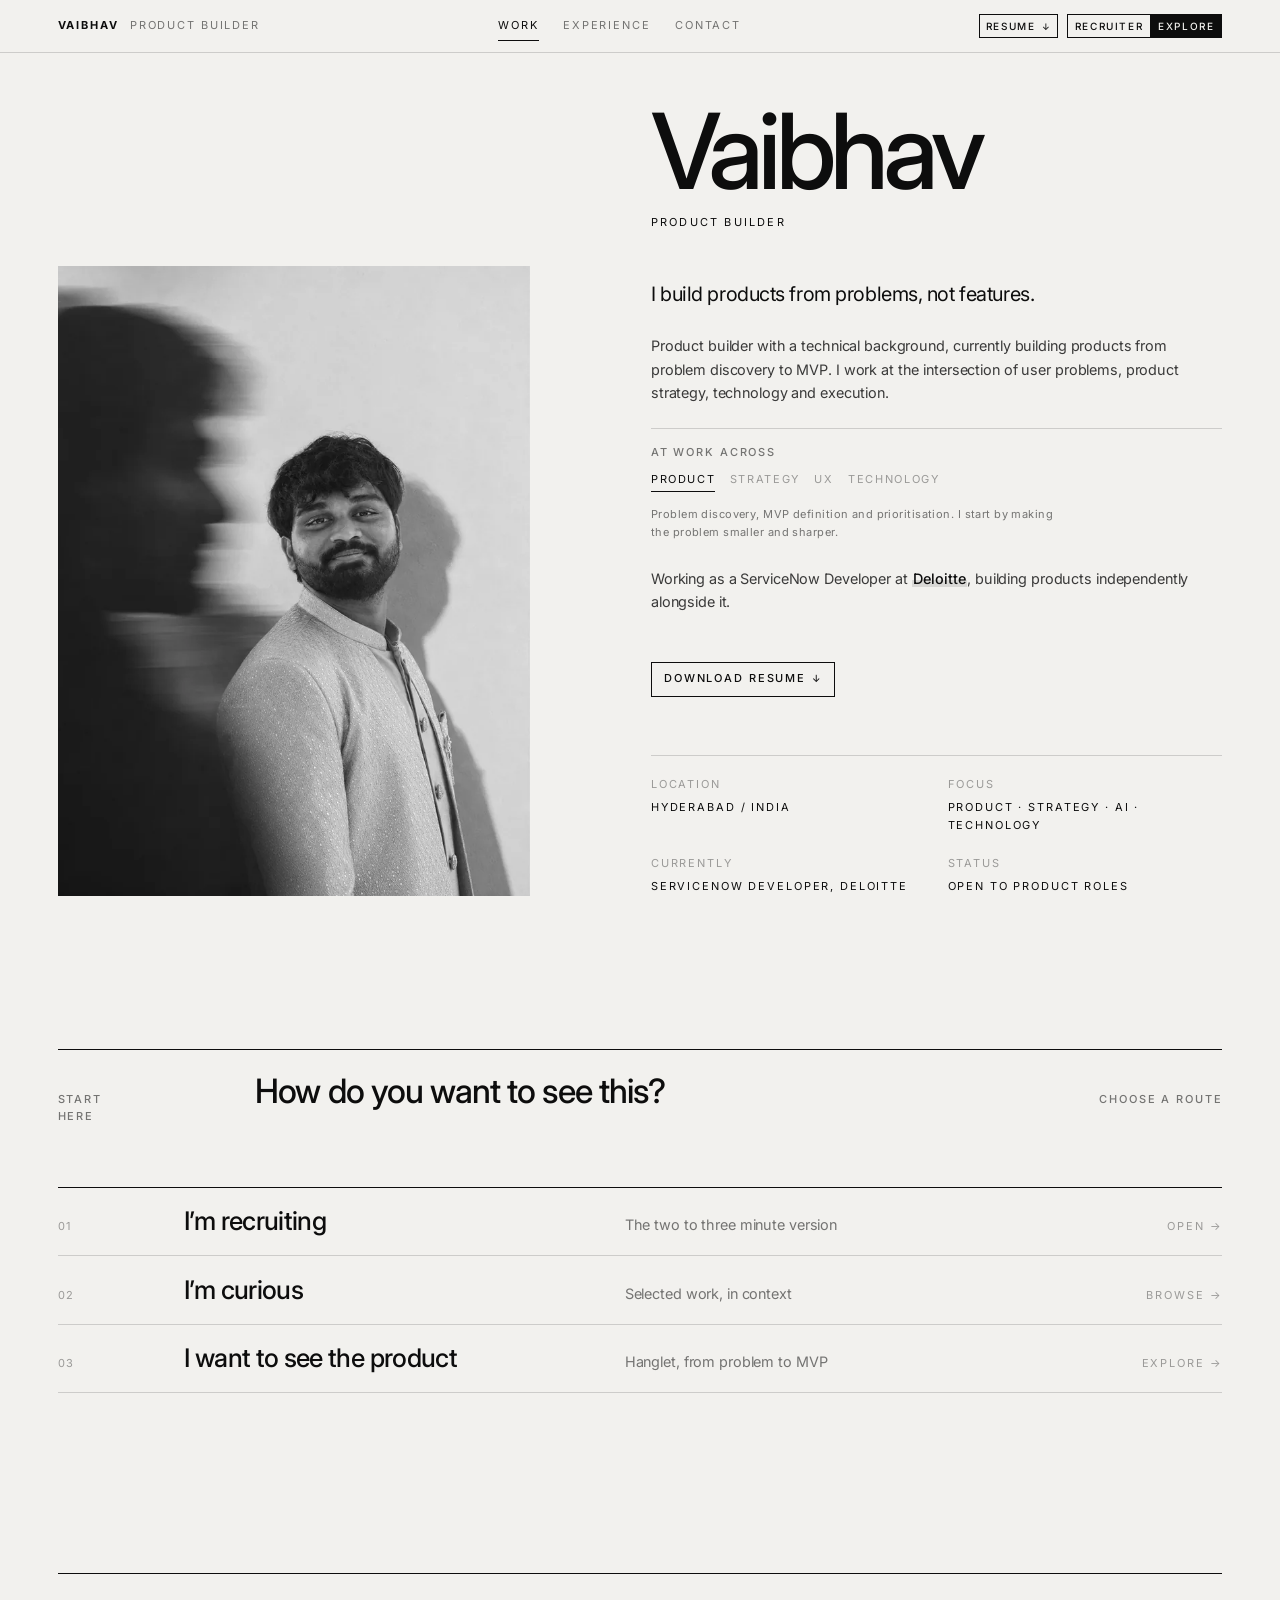
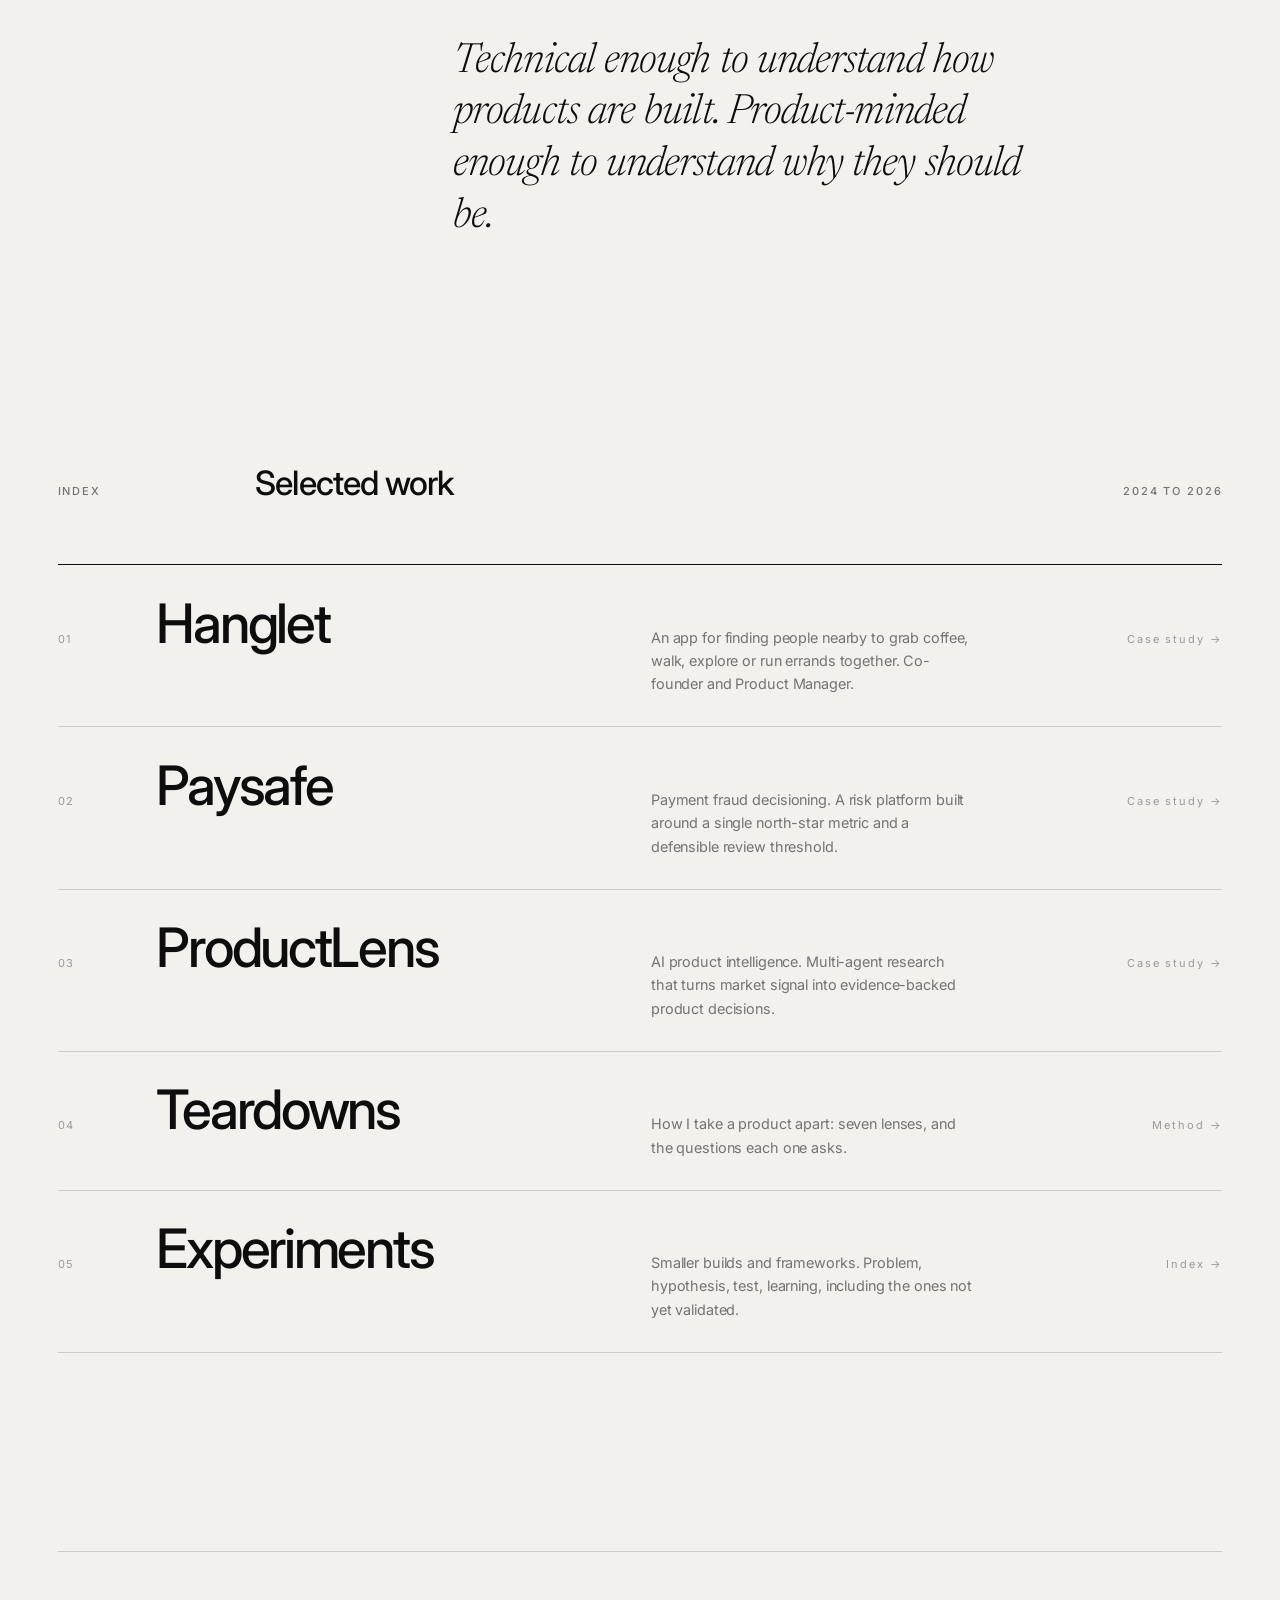
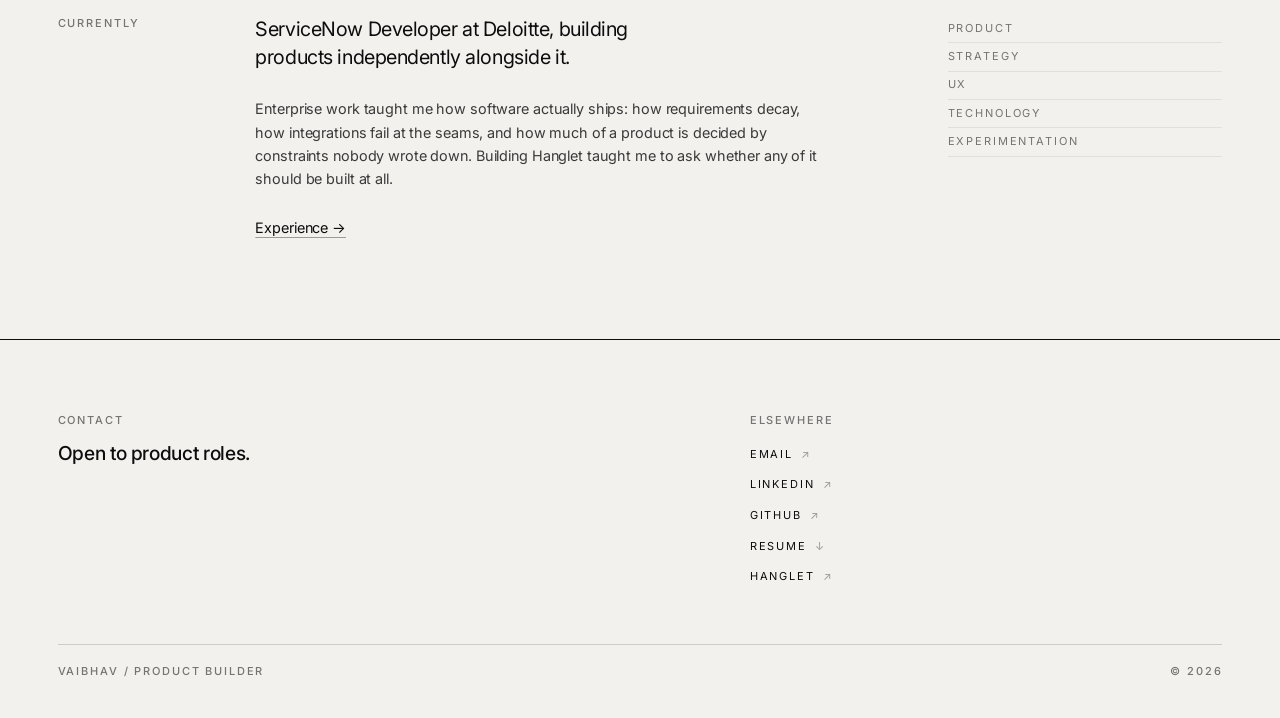
==== commit bb96a045: "Simplify navigation and mobile controls" ====
--- a/index.html
+++ b/index.html
@@ -6,10 +6,11 @@
 <title>Vaibhav Kedarisetti · Product Builder</title>
 <meta name="description" content="Product builder with a technical background. Currently building products from problem discovery to MVP. ServiceNow Developer at Deloitte.">
 <meta name="theme-color" content="#F2F1EE">
+<meta name="color-scheme" content="light">
 <link rel="preconnect" href="https://fonts.googleapis.com">
 <link rel="preconnect" href="https://fonts.gstatic.com" crossorigin>
 <link href="https://fonts.googleapis.com/css2?family=Inter:wght@300;400;500;600&family=Newsreader:ital,wght@1,300;1,400&display=swap" rel="stylesheet">
-<link rel="stylesheet" href="assets/css/site.css?v=19">
+<link rel="stylesheet" href="assets/css/site.css?v=21">
 <link rel="icon" href="data:image/svg+xml,<svg xmlns='http://www.w3.org/2000/svg' viewBox='0 0 100 100'><rect width='100' height='100' fill='%230D0D0D'/><text x='50' y='72' font-family='Helvetica,Arial' font-size='62' font-weight='500' fill='%23F2F1EE' text-anchor='middle'>V</text></svg>">
 </head>
 <body data-mode="explore">
@@ -20,7 +21,6 @@
     <a class="brand" href="index.html"><b>VAIBHAV</b> <span>Product Builder</span></a>
     <nav class="nav" aria-label="Primary">
       <a href="#work" aria-current="page">Work</a>
-      <a href="notes.html">Thinking</a>
       <a href="experience.html">Experience</a>
       <a href="#contact">Contact</a>
     </nav>
@@ -101,10 +101,6 @@
         <span class="path__n">03</span><span class="path__t">I want to see the product</span>
         <span class="path__d">Hanglet, from problem to MVP</span><span class="path__x">Explore &rarr;</span>
       </a>
-      <a class="path__item" href="notes.html">
-        <span class="path__n">04</span><span class="path__t">I want to see how you think</span>
-        <span class="path__d">Teardowns, experiments and notes</span><span class="path__x">Read &rarr;</span>
-      </a>
     </div>
   </section>
 
@@ -214,14 +210,6 @@
           <p class="work__n">05</p>
           <h3 class="work__t">Experiments</h3>
           <p class="work__d">Smaller builds and frameworks. Problem, hypothesis, test, learning, including the ones not yet validated.</p>
-          <p class="work__x">Index &rarr;</p>
-        </div>
-      </a>
-      <a class="work" href="notes.html">
-        <div class="work__in">
-          <p class="work__n">06</p>
-          <h3 class="work__t">Notes</h3>
-          <p class="work__d">Short pieces on prioritisation, metrics and building inside constraints.</p>
           <p class="work__x">Index &rarr;</p>
         </div>
       </a>
@@ -249,19 +237,10 @@
 </main>
 
 <footer class="foot" id="contact">
-  <div class="wrap foot__grid">
+  <div class="wrap foot__grid foot__grid--compact">
     <div class="foot__a">
       <p class="meta">Contact</p>
-      <p class="h2 mt-s">Open to product roles.</p>
-      <p class="body mt-m">Hyderabad or Bengaluru, remote, hybrid or onsite. Happy to talk about a problem
-        you are stuck on even if there is no role attached to it.</p>
-    </div>
-    <div class="foot__b">
-      <p class="meta">Open to</p>
-      <ul class="roles mt-s">
-        <li>Product Manager / APM</li><li>Product Analyst</li><li>Technical Product</li>
-        <li>Product Strategy</li><li>Growth Product</li><li>Founder&rsquo;s Office</li>
-      </ul>
+      <p class="h3 mt-s">Open to product roles.</p>
     </div>
     <div class="foot__c">
       <p class="meta">Elsewhere</p>
@@ -274,8 +253,8 @@
       </ul>
     </div>
     <div class="foot__end">
-      <p class="meta">Vaibhav Kedarisetti, Product Builder</p>
-      <p class="meta">Designed and built by me, 2026</p>
+      <p class="meta">VAIBHAV / PRODUCT BUILDER</p>
+      <p class="meta">© 2026</p>
     </div>
   </div>
 </footer>
@@ -285,6 +264,6 @@
   <button type="button" data-draft-off aria-label="Hide draft highlighting">&times;</button>
 </div>
 
-<script src="assets/js/site.js?v=19" defer></script>
+<script src="assets/js/site.js?v=21" defer></script>
 </body>
 </html>
--- a/assets/css/site.css
+++ b/assets/css/site.css
@@ -9,6 +9,7 @@
 
 /* ---------- 1. TOKENS ---------------------------------------------------- */
 :root{
+  color-scheme:light;
   --paper:#F2F1EE;
   --paper-2:#E8E6E2;
   --ink:#0D0D0D;
@@ -39,22 +40,6 @@
 
   --sec:clamp(72px,11vh,170px);
   --ease:cubic-bezier(.2,.7,.2,1);
-}
-@media (prefers-color-scheme:dark){
-  :root:not([data-theme="light"]){
-    --paper:#0C0C0C; --paper-2:#171717; --ink:#F0EFEC;
-    --ink-80:rgba(240,239,236,.80); --ink-55:rgba(240,239,236,.55);
-    --ink-38:rgba(240,239,236,.36);
-    --rule:rgba(240,239,236,.18); --rule-soft:rgba(240,239,236,.09);
-    --signal:#E4614A; --hl:rgba(240,239,236,.15);
-  }
-}
-:root[data-theme="dark"]{
-  --paper:#0C0C0C; --paper-2:#171717; --ink:#F0EFEC;
-  --ink-80:rgba(240,239,236,.80); --ink-55:rgba(240,239,236,.55);
-  --ink-38:rgba(240,239,236,.36);
-  --rule:rgba(240,239,236,.18); --rule-soft:rgba(240,239,236,.09);
-  --signal:#E4614A; --hl:rgba(240,239,236,.15);
 }
 
 /* ---------- 2. RESET ----------------------------------------------------- */
@@ -217,12 +202,8 @@
 /* ---------- 7. PLATES ---------------------------------------------------- */
 .plate{position:relative;overflow:hidden;background:var(--paper-2);border:1px solid var(--rule)}
 .plate img{width:100%;height:100%;object-fit:cover}
-/* generated SVG plates are drawn light-on-dark-ink; invert them in dark mode.
-   Real screenshots (no data-plate attribute) are never inverted. */
-@media (prefers-color-scheme:dark){
-  :root:not([data-theme="light"]) img[data-plate]{filter:invert(1)}
-}
-:root[data-theme="dark"] img[data-plate]{filter:invert(1)}
+/* The portfolio is intentionally light-only. Product screenshots retain their
+   native colour, and generated plates retain the same treatment everywhere. */
 .plate--wide{aspect-ratio:16/9}
 .plate--4x3{aspect-ratio:4/3}
 .plate--sq{aspect-ratio:1/1}
@@ -423,9 +404,14 @@
 .foot__b{grid-column:5/8}
 .foot__c{grid-column:9/13}
 .foot__end{grid-column:1/13;display:flex;justify-content:space-between;gap:1rem;flex-wrap:wrap;border-top:1px solid var(--rule);margin-top:clamp(2.4rem,6vh,5rem);padding-top:1.1rem}
+.foot__grid--compact .foot__a{grid-column:1/6}
+.foot__grid--compact .foot__c{grid-column:8/13}
+.foot__grid--compact .foot__end{margin-top:clamp(2rem,4vh,3.5rem)}
 @media (max-width:900px){
   .foot__a{grid-column:1/13}.foot__b{grid-column:1/7;margin-top:2.4rem}
   .foot__c{grid-column:7/13;margin-top:2.4rem}
+  .foot__grid--compact .foot__a,.foot__grid--compact .foot__c{grid-column:1/13}
+  .foot__grid--compact .foot__c{margin-top:1.8rem}
 }
 .clist li+li{margin-top:.45rem}
 .clist a{font-size:var(--t-meta);text-transform:uppercase;letter-spacing:.17em;display:inline-flex;gap:.5rem;transition:opacity .2s}
@@ -437,8 +423,8 @@
 /* recruiter mode: 2-3 minute read. Hides exploratory depth, keeps substance. */
 /* resume download button, and the header cluster that holds it beside the mode switch */
 .hdr__end{display:flex;align-items:center;gap:.55rem;flex-shrink:0}
-.dl{display:inline-flex;align-items:center;gap:.45rem;border:1px solid var(--ink);
-  padding:.36em .72em;font-size:.625rem;text-transform:uppercase;letter-spacing:.16em;
+.dl{display:inline-flex;align-items:center;gap:.4rem;border:1px solid var(--ink);
+  padding:.34em .55em;font-size:.625rem;text-transform:uppercase;letter-spacing:.16em;
   font-weight:500;white-space:nowrap;transition:background .2s,color .2s}
 .dl::after{content:"\2193";font-size:.9em;line-height:1}
 .dl:hover{background:var(--ink);color:var(--paper)}
@@ -484,7 +470,7 @@
   /* Keep brand, resume and mode controls on one row. Their expanded touch
      targets are supplied below by pseudo-elements, not visual padding. */
   .hdr__end{gap:.25rem}
-  .dl{padding:.5em .65em}
+  .dl{padding:.3em .55em}
   .modeswitch button{padding:.3em .55em}
 }
 
@@ -504,7 +490,7 @@
      overlay. Growing them with min-height pushed the sticky header to 15% of a
      phone screen, which costs more than it buys. Vertical-only inset here,
      because these sit side by side and horizontal overlap causes mis-taps. */
-  .dl{padding:.62em .9em}
+  .dl{padding:.3em .55em}
   .dl,.modeswitch button{position:relative}
   .dl::before,.modeswitch button::before{content:"";position:absolute;inset:-9px 0}
   .btn{padding:.9rem 1rem}
